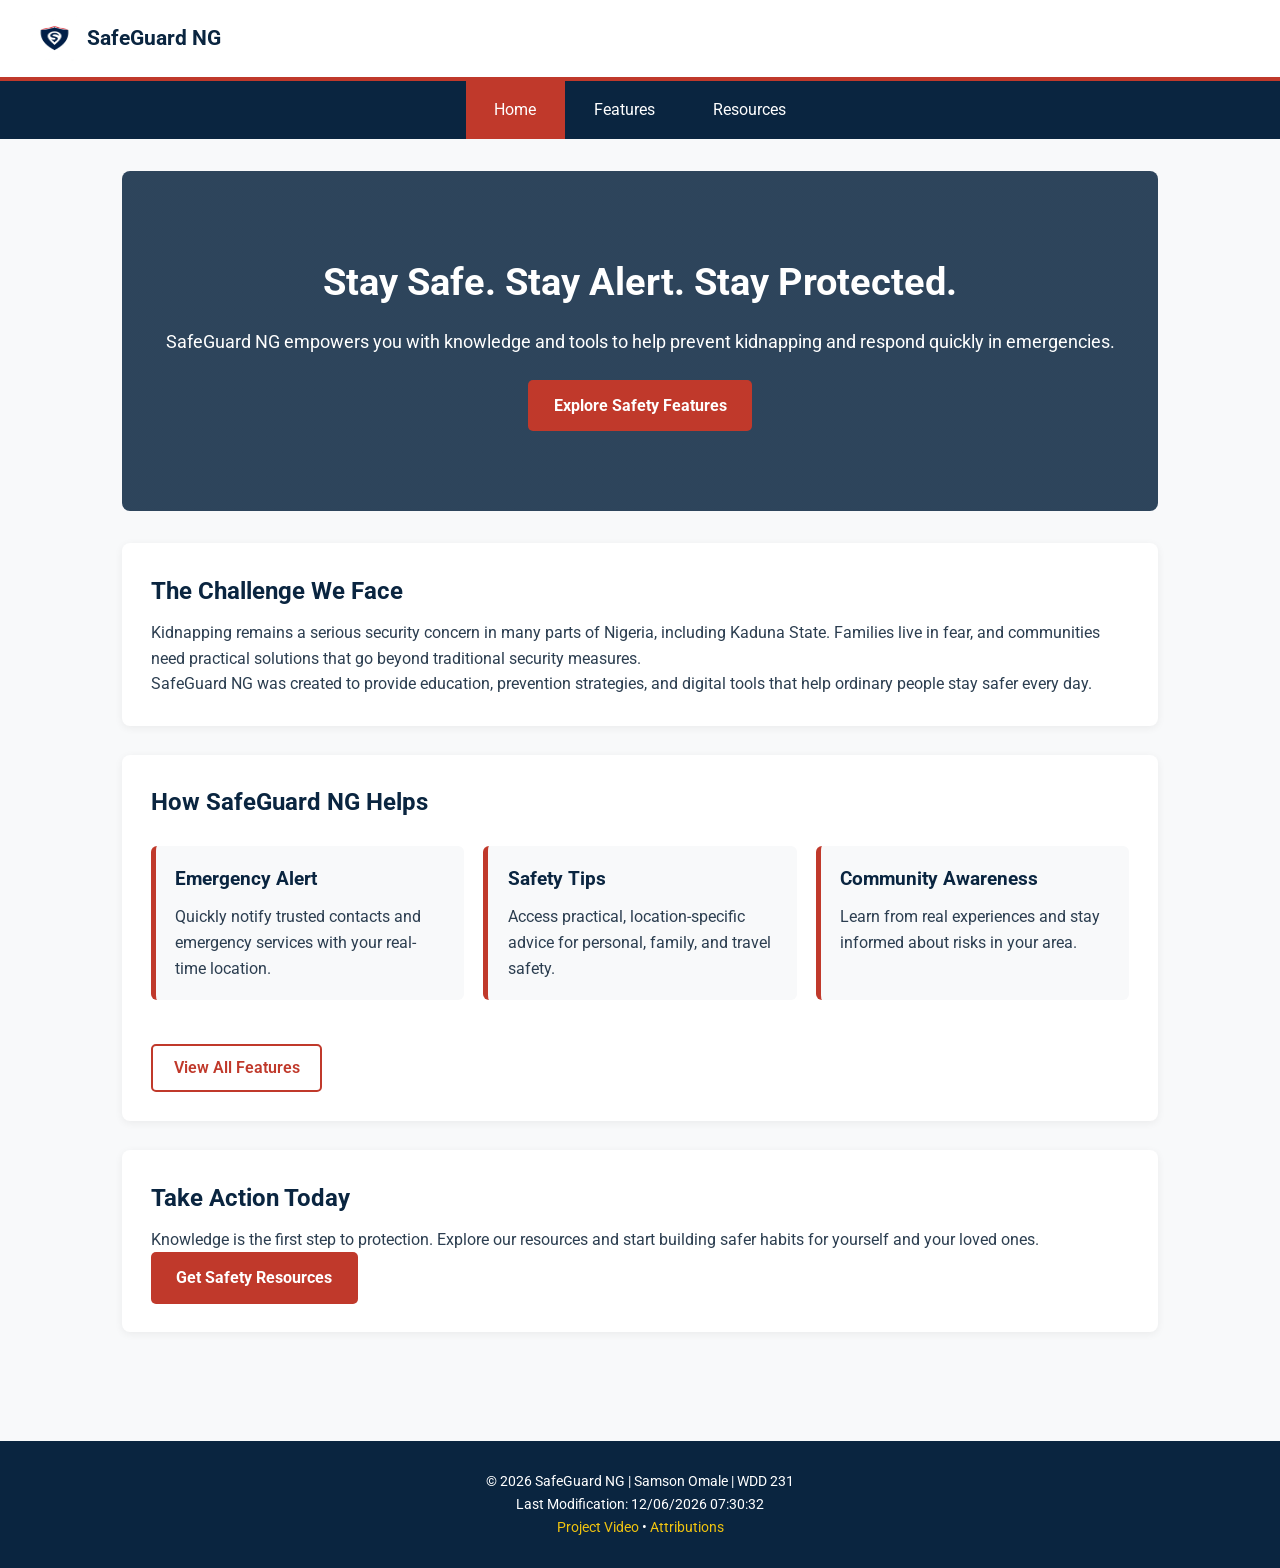
==== final/index.html @ 1145462d "week6" ====
<!DOCTYPE html>
<html lang="en">
<head>
  <meta charset="UTF-8">
  <meta name="viewport" content="width=device-width, initial-scale=1.0">
  <title>SafeGuard NG | Anti-Kidnapping Awareness & Safety App</title>
  <meta name="description" content="SafeGuard NG helps protect individuals and families from kidnapping through awareness, prevention tips, and emergency tools.">
  <meta name="author" content="Samson Omale">

  <!-- Favicon -->
  <link rel="icon" href="images/favicon.ico">

  <!-- Open Graph -->
  <meta property="og:title" content="SafeGuard NG | Anti-Kidnapping Awareness">
  <meta property="og:description" content="Stay safe with practical tips and tools designed to help prevent kidnapping in Nigeria.">
  <meta property="og:image" content="https://omalensa.github.io/wdd231/final/images/og-image.jpg">
  <meta property="og:url" content="https://omalensa.github.io/wdd231/final/">

  <!-- Google Fonts -->
  <link rel="preconnect" href="https://fonts.googleapis.com">
  <link rel="preconnect" href="https://fonts.gstatic.com" crossorigin>
  <link href="https://fonts.googleapis.com/css2?family=Roboto:wght@400;700&display=swap" rel="stylesheet">

  <link rel="stylesheet" href="styles/small.css">
  <link rel="stylesheet" href="styles/larger.css">

  <script src="scripts/main.js" defer></script>
</head>
<body>
  <header>
    <div class="logo-container">
      <img src="images/logo.webp" alt="SafeGuard NG logo" width="50" height="50">
      <span>SafeGuard NG</span>
    </div>
    <button id="menu-button" aria-label="Open navigation menu">☰</button>
  </header>

  <nav id="primary-nav">
    <ul>
      <li><a href="index.html" class="active" aria-current="page">Home</a></li>
      <li><a href="features.html">Features</a></li>
      <li><a href="resources.html">Resources</a></li>
    </ul>
  </nav>

  <main>
    <!-- Hero Section -->
    <section class="hero">
      <div class="hero-content">
        <h1>Stay Safe. Stay Alert. Stay Protected.</h1>
        <p>SafeGuard NG empowers you with knowledge and tools to help prevent kidnapping and respond quickly in emergencies.</p>
        <a href="features.html" class="cta-button">Explore Safety Features</a>
      </div>
    </section>

    <!-- Problem Statement -->
    <section class="problem">
      <h2>The Challenge We Face</h2>
      <p>Kidnapping remains a serious security concern in many parts of Nigeria, including Kaduna State. Families live in fear, and communities need practical solutions that go beyond traditional security measures.</p>
      <p>SafeGuard NG was created to provide education, prevention strategies, and digital tools that help ordinary people stay safer every day.</p>
    </section>

    <!-- Key Features Preview -->
    <section class="features-preview">
      <h2>How SafeGuard NG Helps</h2>
      <div class="feature-cards">
        <article>
          <h3>Emergency Alert</h3>
          <p>Quickly notify trusted contacts and emergency services with your real-time location.</p>
        </article>
        <article>
          <h3>Safety Tips</h3>
          <p>Access practical, location-specific advice for personal, family, and travel safety.</p>
        </article>
        <article>
          <h3>Community Awareness</h3>
          <p>Learn from real experiences and stay informed about risks in your area.</p>
        </article>
      </div>
      <a href="features.html" class="secondary-button">View All Features</a>
    </section>

    <!-- Call to Action -->
    <section class="cta-section">
      <h2>Take Action Today</h2>
      <p>Knowledge is the first step to protection. Explore our resources and start building safer habits for yourself and your loved ones.</p>
      <a href="resources.html" class="cta-button">Get Safety Resources</a>
    </section>
  </main>

  <footer>
    <div class="footer-content">
      <p>&copy; <span id="currentyear"></span> SafeGuard NG | Samson Omale | WDD 231</p>
      <p id="lastModified"></p>
      <p>
        <a href="https://your-video-link.com" target="_blank" rel="noopener">Project Video</a> • 
        <a href="attributions.html">Attributions</a>
      </p>
    </div>
  </footer>
</body>
</html>
---- final/styles/small.css ----
/* ===== CSS Variables ===== */
:root {
  --primary: #0A2540;      /* Deep Navy */
  --secondary: #C0392B;    /* Safety Red */
  --accent: #F1C40F;       /* Soft Gold */
  --light: #F8F9FA;
  --white: #FFFFFF;
  --text: #2C3E50;
  --gray: #555555;
}

/* ===== Base ===== */
* {
  box-sizing: border-box;
  margin: 0;
  padding: 0;
}

body {
  font-family: 'Roboto', system-ui, sans-serif;
  line-height: 1.6;
  color: var(--text);
  background-color: var(--light);
}

img {
  max-width: 100%;
  height: auto;
  display: block;
}

a {
  color: var(--secondary);
  text-decoration: none;
}

a:hover {
  text-decoration: underline;
}

/* ===== Header ===== */
header {
  display: flex;
  justify-content: space-between;
  align-items: center;
  background: var(--white);
  padding: 0.8rem 1rem;
  border-bottom: 4px solid var(--secondary);
  position: sticky;
  top: 0;
  z-index: 100;
}

.logo-container {
  display: flex;
  align-items: center;
  gap: 0.6rem;
}

.logo-container img {
  width: 45px;
  height: 45px;
}

.logo-container span {
  font-size: 1.3rem;
  font-weight: 700;
  color: var(--primary);
}

#menu-button {
  background: none;
  border: none;
  font-size: 1.8rem;
  color: var(--primary);
  cursor: pointer;
}

/* ===== Navigation ===== */
#primary-nav {
  background: var(--primary);
  display: none;
}

#primary-nav.open {
  display: block;
}

#primary-nav ul {
  list-style: none;
}

#primary-nav a {
  display: block;
  color: var(--white);
  padding: 0.9rem 1.2rem;
  border-bottom: 1px solid #1a3a5c;
}

#primary-nav a:hover,
#primary-nav a.active {
  background: var(--secondary);
  text-decoration: none;
}

/* ===== Main Content ===== */
main {
  padding: 1.2rem;
  max-width: 1100px;
  margin: 0 auto;
}

h1, h2, h3 {
  color: var(--primary);
  margin-bottom: 0.6rem;
}

/* Hero */
.hero {
  background: linear-gradient(rgba(10, 37, 64, 0.85), rgba(10, 37, 64, 0.85)),
              url('../images/hero.jpg') center/cover no-repeat;
  color: var(--white);
  text-align: center;
  padding: 3.5rem 1.5rem;
  border-radius: 8px;
  margin-bottom: 2rem;
}

.hero h1 {
  color: var(--white);
  font-size: 1.9rem;
  margin-bottom: 1rem;
}

.hero p {
  margin-bottom: 1.5rem;
  font-size: 1.1rem;
}

/* Buttons */
.cta-button {
  display: inline-block;
  background: var(--secondary);
  color: var(--white);
  padding: 0.8rem 1.6rem;
  border-radius: 5px;
  font-weight: 700;
}

.cta-button:hover {
  background: #a93226;
  text-decoration: none;
}

.secondary-button {
  display: inline-block;
  margin-top: 1.2rem;
  padding: 0.6rem 1.3rem;
  border: 2px solid var(--secondary);
  color: var(--secondary);
  border-radius: 5px;
  font-weight: 600;
}

/* Sections */
.problem,
.features-preview,
.cta-section {
  background: var(--white);
  padding: 1.8rem;
  border-radius: 8px;
  margin-bottom: 1.8rem;
  box-shadow: 0 2px 8px rgba(0,0,0,0.06);
}

.feature-cards {
  display: grid;
  gap: 1.2rem;
  margin: 1.5rem 0;
}

.feature-cards article {
  background: var(--light);
  padding: 1.2rem;
  border-radius: 6px;
  border-left: 5px solid var(--secondary);
}

/* Footer */
footer {
  background: var(--primary);
  color: var(--white);
  text-align: center;
  padding: 1.8rem 1rem;
  margin-top: 3rem;
  font-size: 0.9rem;
}

footer a {
  color: var(--accent);
}
/* ===== Features Page ===== */
.filter-buttons {
  display: flex;
  flex-wrap: wrap;
  gap: 0.6rem;
  margin-bottom: 1.5rem;
}

.filter-btn {
  padding: 0.5rem 1rem;
  border: 2px solid var(--primary);
  background: white;
  color: var(--primary);
  border-radius: 4px;
  cursor: pointer;
  font-weight: 600;
}

.filter-btn.active,
.filter-btn:hover {
  background: var(--primary);
  color: white;
}

.tips-grid {
  display: grid;
  gap: 1.2rem;
}

.tip-card {
  background: white;
  padding: 1.3rem;
  border-radius: 8px;
  border-top: 5px solid var(--secondary);
  box-shadow: 0 2px 8px rgba(0,0,0,0.06);
}

.tip-card h3 {
  font-size: 1.15rem;
  margin-bottom: 0.4rem;
}

.tip-card .category {
  text-transform: uppercase;
  font-size: 0.8rem;
  color: var(--secondary);
  font-weight: 700;
}

.tip-card .level {
  font-size: 0.9rem;
  color: var(--gray);
  margin-bottom: 0.6rem;
}

.details-btn {
  margin-top: 0.8rem;
  padding: 0.5rem 1rem;
  background: var(--secondary);
  color: white;
  border: none;
  border-radius: 4px;
  cursor: pointer;
}

.details-btn:hover {
  background: #a93226;
}

/* Modal */
dialog {
  border: none;
  border-radius: 10px;
  padding: 1.8rem;
  max-width: 500px;
  width: 90%;
  box-shadow: 0 10px 30px rgba(0,0,0,0.25);
}

dialog::backdrop {
  background: rgba(0,0,0,0.5);
}

.close-modal {
  position: absolute;
  top: 10px;
  right: 15px;
  background: none;
  border: none;
  font-size: 1.8rem;
  cursor: pointer;
  color: var(--gray);
}
/* ===== Resources Page ===== */
.resources-section {
  background: white;
  padding: 1.8rem;
  border-radius: 8px;
  margin-bottom: 1.8rem;
  box-shadow: 0 2px 8px rgba(0,0,0,0.06);
}

.contacts-grid {
  display: grid;
  gap: 1rem;
  margin-top: 1rem;
}

.contact-card {
  background: var(--light);
  padding: 1.2rem;
  border-radius: 6px;
  border-left: 5px solid var(--secondary);
}

.contact-card h3 {
  margin-bottom: 0.3rem;
  font-size: 1.1rem;
}

.guidelines {
  padding-left: 1.4rem;
  margin-top: 1rem;
}

.guidelines li {
  margin-bottom: 0.6rem;
}

/* Contact Form */
.contact-form {
  margin-top: 1.5rem;
  max-width: 600px;
}

.contact-form label {
  display: block;
  margin-bottom: 1.1rem;
  font-weight: 600;
}

.contact-form input,
.contact-form select,
.contact-form textarea {
  width: 100%;
  padding: 0.7rem;
  margin-top: 0.3rem;
  border: 1px solid #ccc;
  border-radius: 4px;
  font-size: 1rem;
  font-family: inherit;
}

.contact-form button {
  margin-top: 0.5rem;
}

/* Thank You Summary */
.thankyou-summary {
  background: white;
  padding: 1.5rem;
  border-radius: 8px;
  margin: 1.5rem 0;
  border-left: 5px solid var(--secondary);
}

.thankyou-summary p {
  margin-bottom: 0.6rem;
}
---- final/styles/larger.css ----
@media screen and (min-width: 600px) {
  #menu-button {
    display: none;
  }

  #primary-nav {
    display: block;
  }

  #primary-nav ul {
    display: flex;
    justify-content: center;
  }

  #primary-nav a {
    border-bottom: none;
    padding: 1rem 1.8rem;
  }

  .hero h1 {
    font-size: 2.4rem;
  }

  .feature-cards {
    grid-template-columns: repeat(3, 1fr);
  }
}

@media screen and (min-width: 900px) {
  header {
    padding: 1rem 2rem;
  }

  main {
    padding: 2rem;
  }

  .hero {
    padding: 5rem 2rem;
  }
}
@media screen and (min-width: 600px) {
  .tips-grid {
    grid-template-columns: repeat(2, 1fr);
  }
}

@media screen and (min-width: 900px) {
  .tips-grid {
    grid-template-columns: repeat(3, 1fr);
  }
}
@media screen and (min-width: 600px) {
  .contacts-grid {
    grid-template-columns: repeat(2, 1fr);
  }
}

@media screen and (min-width: 900px) {
  .contacts-grid {
    grid-template-columns: repeat(4, 1fr);
  }
}
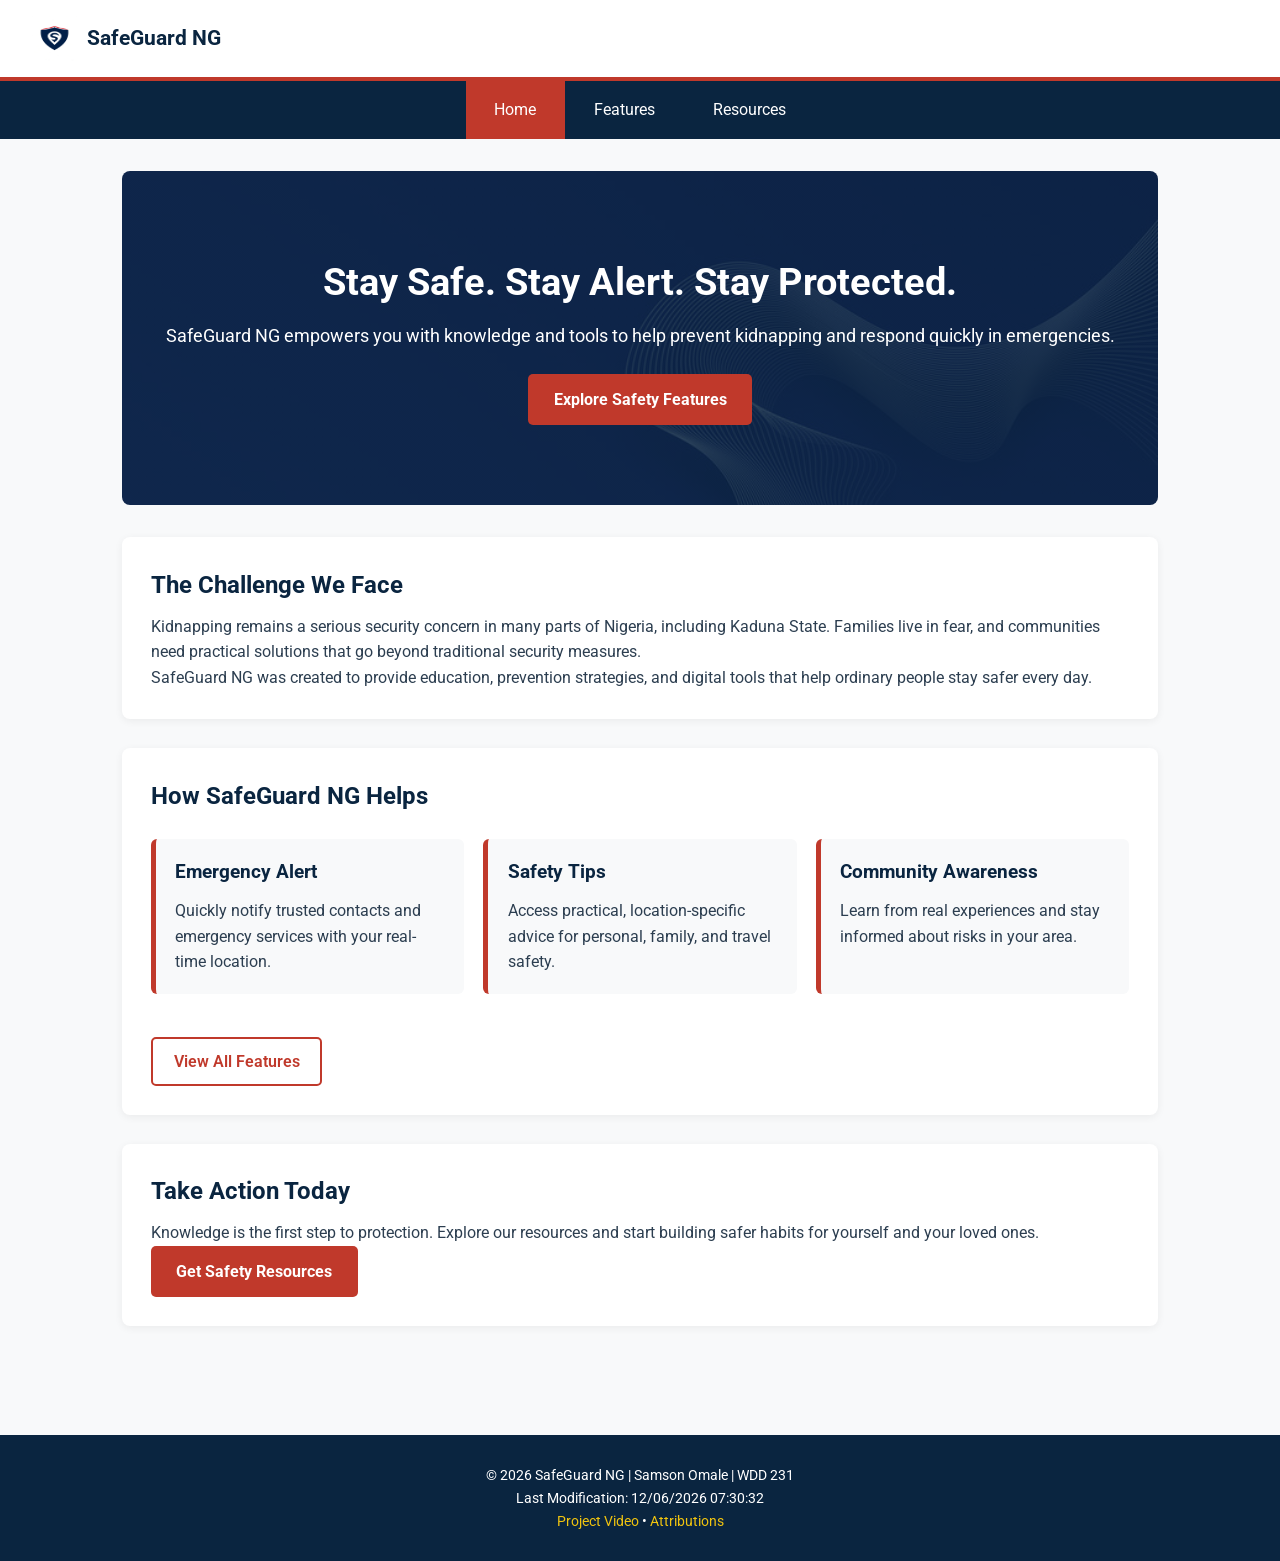
==== commit 27d7a5f2: "Fixed youtube link" ====
--- a/final/index.html
+++ b/final/index.html
@@ -93,7 +93,7 @@
       <p>&copy; <span id="currentyear"></span> SafeGuard NG | Samson Omale | WDD 231</p>
       <p id="lastModified"></p>
       <p>
-        <a href="https://your-video-link.com" target="_blank" rel="noopener">Project Video</a> • 
+        <a href="https://youtu.be/zZNGW5J62js" target="_blank" rel="noopener">Project Video</a> • 
         <a href="attributions.html">Attributions</a>
       </p>
     </div>
--- a/final/styles/small.css
+++ b/final/styles/small.css
@@ -117,8 +117,11 @@
 
 /* Hero */
 .hero {
-  background: linear-gradient(rgba(10, 37, 64, 0.85), rgba(10, 37, 64, 0.85)),
-              url('../images/hero.jpg') center/cover no-repeat;
+  background-color: var(--primary); /* fallback dark color */
+  background-image: linear-gradient(rgba(10, 37, 64, 0.85), rgba(10, 37, 64, 0.85)),
+                    url('../images/hero.jpg');
+  background-size: cover;
+  background-position: center;
   color: var(--white);
   text-align: center;
   padding: 3.5rem 1.5rem;
@@ -126,10 +129,9 @@
   margin-bottom: 2rem;
 }
 
-.hero h1 {
-  color: var(--white);
-  font-size: 1.9rem;
-  margin-bottom: 1rem;
+.hero h1,
+.hero p {
+  color: var(--white) !important; /* force white text only inside hero */
 }
 
 .hero p {
